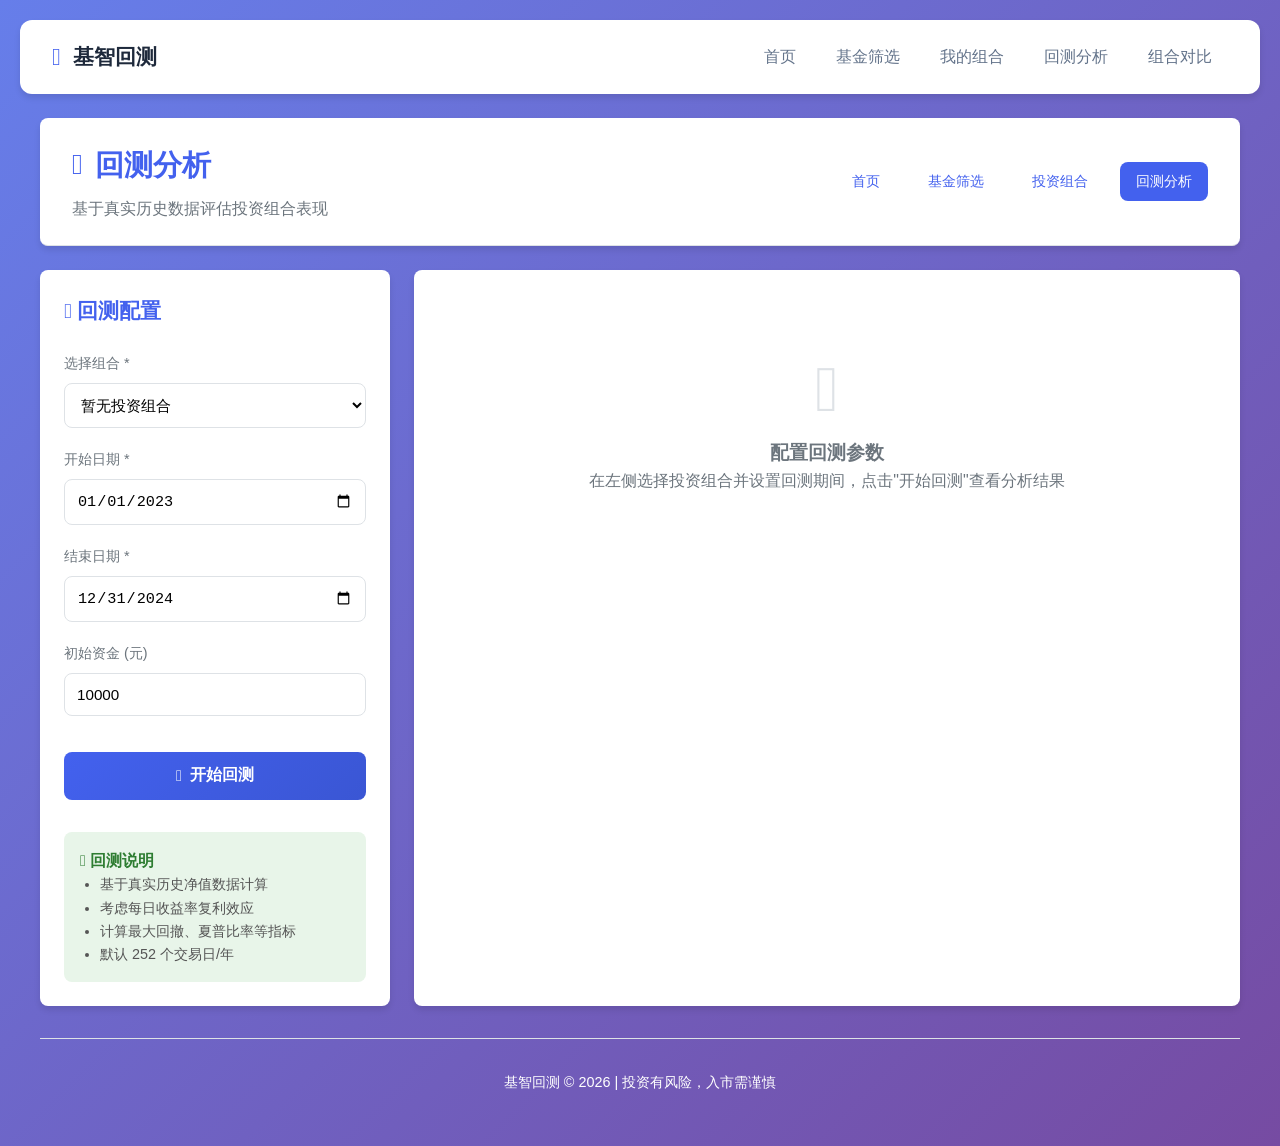
==== frontend/backtest.html @ d5dcfb32 "feat: 统一所有页面顶部导航栏 - 创建 includes/nav.html 公共导航组件 - 动态加载统一导航到所有页面 - 导航链接包括: 首页、基金筛选、我的组合、回测分析、组合对比" ====
<!DOCTYPE html>
<html lang="zh-CN">
<head>
    <meta charset="UTF-8">
    <meta name="viewport" content="width=device-width, initial-scale=1.0">
    <title>回测分析 - 基智回测</title>
    <link rel="stylesheet" href="css/style.css">
    <link rel="stylesheet" href="lib/water.css">
    <link rel="stylesheet" href="css/common.css">
    
    <link rel="stylesheet" href="lib/all.min.css">
    <script src="lib/chart.min.js"></script>
    <style>
        :root {
            --primary-color: #4361ee;
            --success-color: #4cc9f0;
            --warning-color: #f8961e;
            --danger-color: #f72585;
            --light-bg: #f8f9fa;
            --border-color: #dee2e6;
            --text-secondary: #6c757d;
            --radius: 8px;
        }
        
        body {
            font-family: -apple-system, BlinkMacSystemFont, "Segoe UI", Roboto, sans-serif;
            background: linear-gradient(135deg, #667eea 0%, #764ba2 100%);
            min-height: 100vh;
            margin: 0;
            padding: 20px;
        }
        
        .container {
            max-width: 1400px;
            margin: 0 auto;
        }
        
        header {
            background: white;
            padding: 1.5rem 2rem;
            border-radius: var(--radius);
            margin-bottom: 1.5rem;
            box-shadow: 0 4px 6px rgba(0,0,0,0.1);
            display: flex;
            justify-content: space-between;
            align-items: center;
        }
        
        header h1 {
            margin: 0;
            color: var(--primary-color);
            font-size: 1.8rem;
            display: flex;
            align-items: center;
            gap: 0.75rem;
        }
        
        .header-nav {
            display: flex;
            gap: 1rem;
        }
        
        .header-nav a {
            color: var(--primary-color);
            text-decoration: none;
            padding: 0.5rem 1rem;
            border-radius: var(--radius);
            transition: all 0.2s;
        }
        
        .header-nav a:hover,
        .header-nav a.active {
            background: var(--primary-color);
            color: white;
        }
        
        .backtest-layout {
            display: grid;
            grid-template-columns: 350px 1fr;
            gap: 1.5rem;
        }
        
        /* 配置面板 */
        .config-panel {
            background: white;
            border-radius: var(--radius);
            padding: 1.5rem;
            box-shadow: 0 4px 6px rgba(0,0,0,0.1);
            height: fit-content;
        }
        
        .form-group {
            margin-bottom: 1.25rem;
        }
        
        .form-group label {
            display: block;
            font-size: 0.9rem;
            color: var(--text-secondary);
            margin-bottom: 0.5rem;
            font-weight: 500;
        }
        
        .form-group input,
        .form-group select {
            width: 100%;
            padding: 0.75rem;
            border: 1px solid var(--border-color);
            border-radius: var(--radius);
            font-size: 0.95rem;
        }
        
        .btn-primary {
            width: 100%;
            padding: 0.85rem;
            background: linear-gradient(135deg, var(--primary-color), #3a56d4);
            color: white;
            border: none;
            border-radius: var(--radius);
            font-size: 1rem;
            font-weight: 600;
            cursor: pointer;
            transition: all 0.2s;
        }
        
        .btn-primary:hover {
            transform: translateY(-2px);
            box-shadow: 0 4px 12px rgba(67, 97, 238, 0.3);
        }
        
        .btn-primary:disabled {
            opacity: 0.6;
            cursor: not-allowed;
            transform: none;
        }
        
        /* 结果面板 */
        .results-panel {
            background: white;
            border-radius: var(--radius);
            padding: 1.5rem;
            box-shadow: 0 4px 6px rgba(0,0,0,0.1);
        }
        
        .metrics-grid {
            display: grid;
            grid-template-columns: repeat(auto-fit, minmax(200px, 1fr));
            gap: 1rem;
            margin-bottom: 2rem;
        }
        
        .metric-card {
            background: linear-gradient(135deg, #f8f9fa 0%, #e9ecef 100%);
            padding: 1.25rem;
            border-radius: var(--radius);
            border-left: 4px solid var(--primary-color);
        }
        
        .metric-label {
            font-size: 0.85rem;
            color: var(--text-secondary);
            margin-bottom: 0.5rem;
        }
        
        .metric-value {
            font-size: 1.5rem;
            font-weight: 700;
            color: #333;
        }
        
        .metric-value.positive {
            color: #2ecc71;
        }
        
        .metric-value.negative {
            color: #e74c3c;
        }
        
        .chart-container {
            background: #f8f9fa;
            padding: 1.5rem;
            border-radius: var(--radius);
            margin-bottom: 2rem;
            height: 400px;
        }
        
        .portfolio-info {
            background: #f8f9fa;
            padding: 1rem;
            border-radius: var(--radius);
            margin-bottom: 1rem;
        }
        
        .empty-state {
            text-align: center;
            padding: 4rem 2rem;
            color: var(--text-secondary);
        }
        
        .empty-state i {
            font-size: 4rem;
            color: #dee2e6;
            margin-bottom: 1rem;
        }
        
        .loading-state {
            text-align: center;
            padding: 4rem 2rem;
        }
        
        .loading-state i {
            font-size: 3rem;
            color: var(--primary-color);
            animation: spin 1s linear infinite;
        }
        
        @keyframes spin {
            0% { transform: rotate(0deg); }
            100% { transform: rotate(360deg); }
        }
    </style>
</head>
<body>
    <div id="topNav"></div>
    <script>fetch("includes/nav.html").then(r=>r.text()).then(html=>document.getElementById("topNav").innerHTML=html);</script>
    <div class="container">
        <header>
            <div>
                <h1><i class="fas fa-chart-line"></i> 回测分析</h1>
                <p style="margin: 0.5rem 0 0 0; color: var(--text-secondary);">基于真实历史数据评估投资组合表现</p>
            </div>
            <nav class="header-nav">
                <a href="index.html">首页</a>
                <a href="screening.html">基金筛选</a>
                <a href="portfolio.html">投资组合</a>
                <a href="backtest.html" class="active">回测分析</a>
            </nav>
        </header>

        <div class="backtest-layout">
            <!-- 左侧配置面板 -->
            <aside class="config-panel">
                <h2 style="margin-top: 0;"><i class="fas fa-cog"></i> 回测配置</h2>
                
                <form id="backtestForm">
                    <div class="form-group">
                        <label for="portfolioSelect">选择组合 *</label>
                        <select id="portfolioSelect" required>
                            <option value="">请选择投资组合</option>
                        </select>
                    </div>
                    
                    <div class="form-group">
                        <label for="startDate">开始日期 *</label>
                        <input type="date" id="startDate" required value="2023-01-01">
                    </div>
                    
                    <div class="form-group">
                        <label for="endDate">结束日期 *</label>
                        <input type="date" id="endDate" required value="2024-12-31">
                    </div>
                    
                    <div class="form-group">
                        <label for="initialCapital">初始资金 (元)</label>
                        <input type="number" id="initialCapital" value="10000" min="1000" step="1000">
                    </div>
                    
                    <button type="submit" class="btn-primary" id="runBacktestBtn">
                        <i class="fas fa-rocket"></i> 开始回测
                    </button>
                </form>
                
                <div style="margin-top: 2rem; padding: 1rem; background: #e8f5e9; border-radius: var(--radius);">
                    <h4 style="margin-top: 0; color: #2e7d32;"><i class="fas fa-info-circle"></i> 回测说明</h4>
                    <ul style="margin: 0; padding-left: 1.25rem; font-size: 0.9rem; color: #555;">
                        <li>基于真实历史净值数据计算</li>
                        <li>考虑每日收益率复利效应</li>
                        <li>计算最大回撤、夏普比率等指标</li>
                        <li>默认 252 个交易日/年</li>
                    </ul>
                </div>
            </aside>

            <!-- 右侧结果面板 -->
            <main class="results-panel">
                <!-- 初始状态 -->
                <div class="empty-state" id="emptyState">
                    <i class="fas fa-chart-area"></i>
                    <h3>配置回测参数</h3>
                    <p>在左侧选择投资组合并设置回测期间，点击"开始回测"查看分析结果</p>
                </div>

                <!-- 加载状态 -->
                <div class="loading-state" id="loadingState" style="display: none;">
                    <i class="fas fa-spinner fa-spin"></i>
                    <p>正在运行回测分析...</p>
                </div>

                <!-- 回测结果 -->
                <div id="resultsContent" style="display: none;">
                    <div class="portfolio-info">
                        <h3 id="resultPortfolioName" style="margin: 0 0 0.5rem 0;">--</h3>
                        <p id="resultPeriod" style="margin: 0; color: var(--text-secondary); font-size: 0.9rem;">--</p>
                    </div>

                    <!-- 关键指标 -->
                    <div class="metrics-grid" id="metricsGrid">
                        <!-- 动态生成 -->
                    </div>

                    <!-- 净值走势图表 -->
                    <div class="chart-container">
                        <canvas id="navChart"></canvas>
                    </div>

                    <!-- 其他统计 -->
                    <div style="display: grid; grid-template-columns: repeat(auto-fit, minmax(150px, 1fr)); gap: 1rem;">
                        <div class="metric-card" style="border-left-color: var(--success-color);">
                            <div class="metric-label">总交易日</div>
                            <div class="metric-value" id="totalDays">--</div>
                        </div>
                        <div class="metric-card" style="border-left-color: var(--warning-color);">
                            <div class="metric-label">胜率</div>
                            <div class="metric-value" id="winRate">--</div>
                        </div>
                        <div class="metric-card" style="border-left-color: var(--danger-color);">
                            <div class="metric-label">波动率</div>
                            <div class="metric-value" id="volatility">--</div>
                        </div>
                    </div>
                </div>
            </main>
        </div>

        <footer style="text-align: center; padding: 2rem; color: white; margin-top: 2rem;">
            <p>基智回测 &copy; 2026 | 投资有风险，入市需谨慎</p>
        </footer>
    </div>

    <script src="js/backtest.js"></script>
</body>
</html>
---- frontend/css/style.css ----
/* 基智回测 - 主样式文件 */

:root {
    --primary-color: #4361ee;
    --primary-dark: #3a56d4;
    --secondary-color: #7209b7;
    --success-color: #4cc9f0;
    --danger-color: #f72585;
    --warning-color: #f8961e;
    --info-color: #4895ef;
    
    --light-bg: #f8f9fa;
    --card-bg: #ffffff;
    --border-color: #dee2e6;
    --text-primary: #212529;
    --text-secondary: #6c757d;
    
    --shadow: 0 4px 6px rgba(0, 0, 0, 0.1);
    --shadow-lg: 0 10px 15px rgba(0, 0, 0, 0.1);
    --radius: 8px;
    --transition: all 0.3s ease;
}

* {
    box-sizing: border-box;
    margin: 0;
    padding: 0;
}

body {
    font-family: -apple-system, BlinkMacSystemFont, 'Segoe UI', Roboto, Oxygen, Ubuntu, sans-serif;
    line-height: 1.6;
    color: var(--text-primary);
    background-color: var(--light-bg);
    min-height: 100vh;
}

.container {
    max-width: 1400px;
    margin: 0 auto;
    padding: 0 20px;
}

/* 头部 */
header {
    text-align: center;
    padding: 2rem 0;
    border-bottom: 1px solid var(--border-color);
    margin-bottom: 2rem;
}

header h1 {
    font-size: 2.5rem;
    color: var(--primary-color);
    margin-bottom: 0.5rem;
}

.subtitle {
    font-size: 1.1rem;
    color: var(--text-secondary);
}

/* 主布局 */
.layout {
    display: grid;
    grid-template-columns: 300px 1fr 300px;
    gap: 2rem;
    margin-bottom: 3rem;
}

@media (max-width: 1200px) {
    .layout {
        grid-template-columns: 1fr;
    }
    
    .config-panel,
    .insight-panel {
        order: -1;
    }
}

/* 配置面板 */
.config-panel {
    background: var(--card-bg);
    padding: 1.5rem;
    border-radius: var(--radius);
    box-shadow: var(--shadow);
    height: fit-content;
    position: sticky;
    top: 2rem;
}

.config-panel h2 {
    margin-bottom: 1.5rem;
    color: var(--primary-color);
    font-size: 1.3rem;
}

.input-group {
    margin-bottom: 1.5rem;
}

.input-group label {
    display: block;
    margin-bottom: 0.5rem;
    font-weight: 600;
    color: var(--text-primary);
}

.input-with-unit {
    display: flex;
    align-items: center;
}

.input-with-unit input {
    flex: 1;
    padding-right: 2.5rem;
}

.unit {
    margin-left: -2rem;
    color: var(--text-secondary);
}

select, input[type="number"] {
    width: 100%;
    padding: 0.75rem;
    border: 1px solid var(--border-color);
    border-radius: var(--radius);
    font-size: 1rem;
    transition: var(--transition);
}

select:focus, input[type="number"]:focus {
    outline: none;
    border-color: var(--primary-color);
    box-shadow: 0 0 0 3px rgba(67, 97, 238, 0.1);
}

.checkbox-label {
    display: flex;
    align-items: center;
    font-weight: normal;
    cursor: pointer;
}

.checkbox-label input {
    margin-right: 0.5rem;
    width: auto;
}

/* 工具提示 */
.tooltip {
    display: inline-block;
    width: 18px;
    height: 18px;
    line-height: 16px;
    text-align: center;
    background: var(--info-color);
    color: white;
    border-radius: 50%;
    font-size: 0.8rem;
    margin-left: 0.3rem;
    cursor: help;
}

/* 高级选项 */
.advanced-options {
    margin-top: 1.5rem;
    padding-top: 1.5rem;
    border-top: 1px solid var(--border-color);
}

.advanced-options h3 {
    font-size: 1.1rem;
    margin-bottom: 1rem;
    color: var(--text-secondary);
}

.btn-toggle-advanced {
    width: 100%;
    padding: 0.75rem;
    background: transparent;
    border: 1px solid var(--border-color);
    border-radius: var(--radius);
    color: var(--text-secondary);
    cursor: pointer;
    margin: 1rem 0;
    transition: var(--transition);
}

.btn-toggle-advanced:hover {
    background: var(--light-bg);
}

/* 按钮 */
.btn-primary {
    width: 100%;
    padding: 1rem;
    background: var(--primary-color);
    color: white;
    border: none;
    border-radius: var(--radius);
    font-size: 1.1rem;
    font-weight: 600;
    cursor: pointer;
    transition: var(--transition);
    margin-top: 1rem;
}

.btn-primary:hover {
    background: var(--primary-dark);
    transform: translateY(-2px);
    box-shadow: var(--shadow-lg);
}

.btn-primary:disabled {
    background: var(--text-secondary);
    cursor: not-allowed;
    transform: none;
    box-shadow: none;
}

.btn-secondary {
    padding: 0.75rem 1rem;
    background: white;
    border: 1px solid var(--border-color);
    border-radius: var(--radius);
    color: var(--text-primary);
    cursor: pointer;
    transition: var(--transition);
    flex: 1;
    margin: 0.25rem;
}

.btn-secondary:hover {
    background: var(--light-bg);
    border-color: var(--primary-color);
    color: var(--primary-color);
}

/* 免责声明 */
.disclaimer {
    margin-top: 1.5rem;
    padding: 1rem;
    background: #fff3cd;
    border-left: 4px solid var(--warning-color);
    border-radius: var(--radius);
    font-size: 0.9rem;
}

.disclaimer p {
    margin: 0;
}

/* 结果可视化区域 */
.result-visualization {
    background: var(--card-bg);
    padding: 2rem;
    border-radius: var(--radius);
    box-shadow: var(--shadow);
}

.result-header {
    margin-bottom: 2rem;
}

.result-header h2 {
    color: var(--primary-color);
    margin-bottom: 0.5rem;
}

.result-subtitle {
    color: var(--text-secondary);
}

.chart-container {
    position: relative;
    height: 300px;
    margin-bottom: 2rem;
}

/* 指标仪表盘 */
.metrics-dashboard {
    display: grid;
    grid-template-columns: repeat(3, 1fr);
    gap: 1rem;
}

@media (max-width: 768px) {
    .metrics-dashboard {
        grid-template-columns: 1fr;
    }
}

.metric-card {
    background: var(--light-bg);
    padding: 1.5rem;
    border-radius: var(--radius);
    text-align: center;
}

.metric-label {
    font-size: 0.9rem;
    color: var(--text-secondary);
    margin-bottom: 0.5rem;
}

.metric-value {
    font-size: 1.8rem;
    font-weight: 700;
    color: var(--text-primary);
    margin-bottom: 1rem;
}

.metric-bar {
    height: 8px;
    background: var(--border-color);
    border-radius: 4px;
    overflow: hidden;
}

.metric-fill {
    height: 100%;
    background: var(--success-color);
    transition: width 1s ease;
}

.metric-fill.negative {
    background: var(--danger-color);
}

/* 智能洞察面板 */
.insight-panel {
    background: var(--card-bg);
    padding: 1.5rem;
    border-radius: var(--radius);
    box-shadow: var(--shadow);
    height: fit-content;
    position: sticky;
    top: 2rem;
}

.panel-section {
    margin-bottom: 2rem;
}

.panel-section h3 {
    color: var(--primary-color);
    margin-bottom: 1rem;
    font-size: 1.2rem;
}

.portfolio-composition {
    max-height: 300px;
    overflow-y: auto;
}

.fund-card {
    background: var(--light-bg);
    padding: 1rem;
    border-radius: var(--radius);
    margin-bottom: 0.75rem;
    border-left: 4px solid var(--primary-color);
}

.fund-header {
    display: flex;
    justify-content: space-between;
    align-items: center;
    margin-bottom: 0.5rem;
}

.fund-name {
    font-weight: 600;
    color: var(--text-primary);
}

.fund-weight {
    background: var(--primary-color);
    color: white;
    padding: 0.25rem 0.5rem;
    border-radius: 4px;
    font-size: 0.9rem;
}

.fund-details {
    font-size: 0.9rem;
    color: var(--text-secondary);
}

/* 智能解读气泡 */
.insight-bubble {
    background: var(--light-bg);
    padding: 1.5rem;
    border-radius: var(--radius);
    position: relative;
}

.insight-bubble::before {
    content: '';
    position: absolute;
    top: -10px;
    left: 20px;
    border-width: 0 10px 10px 10px;
    border-style: solid;
    border-color: transparent transparent var(--light-bg) transparent;
}

/* 操作按钮组 */
.action-buttons {
    display: flex;
    flex-wrap: wrap;
    gap: 0.5rem;
}

/* 欢迎引导 */
.welcome-guide {
    text-align: center;
    padding: 3rem 1rem;
    background: var(--card-bg);
    border-radius: var(--radius);
    box-shadow: var(--shadow);
    margin-bottom: 2rem;
}

.guide-steps {
    text-align: left;
    max-width: 600px;
    margin: 2rem auto;
    padding-left: 1.5rem;
}

.guide-steps li {
    margin-bottom: 1rem;
}

.guide-tip {
    background: #e3f2fd;
    padding: 1rem;
    border-radius: var(--radius);
    border-left: 4px solid var(--info-color);
    max-width: 600px;
    margin: 0 auto;
}

/* 加载状态 */
.loading {
    text-align: center;
    padding: 2rem;
    color: var(--text-secondary);
}

/* 页脚 */
footer {
    text-align: center;
    padding: 2rem 0;
    border-top: 1px solid var(--border-color);
    color: var(--text-secondary);
    font-size: 0.9rem;
}

.footer-links {
    margin-top: 0.5rem;
}

.footer-links a {
    color: var(--primary-color);
    text-decoration: none;
    margin: 0 0.5rem;
}

.footer-links a:hover {
    text-decoration: underline;
}

/* 模态框 */
.modal {
    position: fixed;
    top: 0;
    left: 0;
    width: 100%;
    height: 100%;
    background: rgba(0, 0, 0, 0.5);
    display: flex;
    align-items: center;
    justify-content: center;
    z-index: 1000;
}

.modal-content {
    background: white;
    padding: 2rem;
    border-radius: var(--radius);
    max-width: 500px;
    width: 90%;
    max-height: 80vh;
    overflow-y: auto;
    position: relative;
}

.close-modal {
    position: absolute;
    top: 1rem;
    right: 1rem;
    font-size: 1.5rem;
    cursor: pointer;
    color: var(--text-secondary);
}

/* 工具类 */
.hidden {
    display: none !important;
}

.fade-in {
    animation: fadeIn 0.5s ease;
}

@keyframes fadeIn {
    from { opacity: 0; }
    to { opacity: 1; }
}

.spin {
    animation: spin 1s linear infinite;
}

@keyframes spin {
    from { transform: rotate(0deg); }
    to { transform: rotate(360deg); }
}
---- frontend/lib/water.css ----
<html>
<head><title>404 Not Found</title></head>
<body>
<center><h1>404 Not Found</h1></center>
<hr><center>nginx</center>
</body>
</html>
---- frontend/css/common.css ----
/* ========================================
   基智回测 - 统一页面风格
   ======================================== */

:root {
    /* 主色调 */
    --primary-color: #4361ee;
    --primary-dark: #3a56d4;
    --primary-light: #5a7df4;
    --secondary-color: #3f37c9;
    
    /* 状态色 */
    --success-color: #4cc9f0;
    --success-bg: #e8fafd;
    --warning-color: #f8961e;
    --warning-bg: #fff8f0;
    --danger-color: #f72585;
    --danger-bg: #fdeaf4;
    
    /* 中性色 */
    --light-bg: #f8f9fa;
    --card-bg: #ffffff;
    --border-color: #dee2e6;
    --text-primary: #212529;
    --text-secondary: #6c757d;
    --text-muted: #adb5bd;
    
    /* 间距与效果 */
    --radius: 8px;
    --radius-lg: 12px;
    --shadow: 0 4px 6px rgba(0,0,0,0.1);
    --shadow-lg: 0 10px 15px rgba(0,0,0,0.1);
    --transition: all 0.2s ease;
}

/* ========================================
   Header 统一样式
   ======================================== */
header {
    background: var(--card-bg);
    padding: 1.25rem 1.5rem;
    border-radius: var(--radius-lg);
    margin-bottom: 1.25rem;
    box-shadow: var(--shadow);
    display: flex;
    justify-content: space-between;
    align-items: center;
}

header h1 {
    margin: 0;
    color: var(--primary-color);
    font-size: 1.5rem;
    display: flex;
    align-items: center;
    gap: 0.5rem;
    font-weight: 600;
}

header .subtitle {
    color: var(--text-secondary);
    margin: 0.25rem 0 0 0;
    font-size: 0.85rem;
}

.header-nav {
    display: flex;
    gap: 0.5rem;
}

.header-nav a {
    color: var(--text-secondary);
    text-decoration: none;
    padding: 0.5rem 1rem;
    border-radius: var(--radius);
    transition: var(--transition);
    font-size: 0.9rem;
}

.header-nav a:hover {
    background: var(--light-bg);
    color: var(--primary-color);
}

.header-nav a.active {
    background: var(--primary-color);
    color: white;
}

/* ========================================
   按钮统一样式
   ======================================== */
.btn-primary {
    display: inline-flex;
    align-items: center;
    justify-content: center;
    gap: 0.5rem;
    padding: 0.7rem 1.25rem;
    background: linear-gradient(135deg, var(--primary-color), var(--primary-dark));
    color: white;
    border: none;
    border-radius: var(--radius);
    font-size: 0.9rem;
    font-weight: 500;
    cursor: pointer;
    transition: var(--transition);
}

.btn-primary:hover {
    transform: translateY(-1px);
    box-shadow: 0 4px 12px rgba(67, 97, 238, 0.35);
}

.btn-primary:disabled {
    opacity: 0.6;
    cursor: not-allowed;
    transform: none;
}

.btn-secondary {
    display: inline-flex;
    align-items: center;
    justify-content: center;
    gap: 0.5rem;
    padding: 0.7rem 1.25rem;
    background: white;
    color: var(--text-secondary);
    border: 1px solid var(--border-color);
    border-radius: var(--radius);
    font-size: 0.9rem;
    font-weight: 500;
    cursor: pointer;
    transition: var(--transition);
}

.btn-secondary:hover {
    background: var(--light-bg);
    border-color: var(--primary-color);
    color: var(--primary-color);
}

.btn-sm {
    padding: 0.4rem 0.8rem;
    font-size: 0.8rem;
}

.btn-icon {
    padding: 0.5rem;
    width: 36px;
    height: 36px;
}

/* ========================================
   卡片/面板统一样式
   ======================================== */
.card, .panel, .filter-panel, .results-panel, .info-panel {
    background: var(--card-bg);
    border-radius: var(--radius-lg);
    padding: 1.25rem;
    box-shadow: var(--shadow);
}

.card-header, .panel-header, .results-header {
    display: flex;
    justify-content: space-between;
    align-items: center;
    margin-bottom: 1rem;
    padding-bottom: 0.75rem;
    border-bottom: 1px solid var(--border-color);
}

.card-header h2, .panel-header h2, .results-header h2 {
    margin: 0;
    font-size: 1.1rem;
    color: var(--text-primary);
    font-weight: 600;
    display: flex;
    align-items: center;
    gap: 0.5rem;
}

/* ========================================
   表单控件统一样式
   ======================================== */
input[type="text"],
input[type="number"],
input[type="date"],
select,
textarea {
    width: 100%;
    padding: 0.6rem 0.75rem;
    border: 1px solid var(--border-color);
    border-radius: var(--radius);
    font-size: 0.9rem;
    transition: var(--transition);
    background: white;
}

input:focus,
select:focus,
textarea:focus {
    outline: none;
    border-color: var(--primary-color);
    box-shadow: 0 0 0 3px rgba(67, 97, 238, 0.1);
}

label {
    display: block;
    font-size: 0.85rem;
    color: var(--text-secondary);
    margin-bottom: 0.35rem;
    font-weight: 500;
}

.form-group {
    margin-bottom: 1rem;
}

.form-row {
    display: flex;
    gap: 1rem;
}

.form-row > * {
    flex: 1;
}

/* ========================================
   表格统一样式
   ======================================== */
table {
    width: 100%;
    border-collapse: collapse;
    font-size: 0.9rem;
}

th, td {
    padding: 0.75rem;
    text-align: left;
    border-bottom: 1px solid var(--border-color);
}

th {
    background: var(--light-bg);
    font-weight: 600;
    color: var(--text-primary);
    font-size: 0.85rem;
}

tr:hover {
    background: rgba(67, 97, 238, 0.03);
}

/* ========================================
   标签/徽章统一样式
   ======================================== */
.badge {
    display: inline-flex;
    align-items: center;
    padding: 0.25rem 0.6rem;
    border-radius: 20px;
    font-size: 0.75rem;
    font-weight: 500;
}

.badge-primary {
    background: rgba(67, 97, 238, 0.1);
    color: var(--primary-color);
}

.badge-success {
    background: var(--success-bg);
    color: #2fa4b9;
}

.badge-warning {
    background: var(--warning-bg);
    color: #d87a0e;
}

.badge-danger {
    background: var(--danger-bg);
    color: var(--danger-color);
}

/* ========================================
   工具类
   ======================================== */
.text-primary { color: var(--primary-color); }
.text-success { color: #2fa4b9; }
.text-warning { color: #d87a0e; }
.text-danger { color: var(--danger-color); }
.text-muted { color: var(--text-secondary); }

.bg-primary { background: var(--primary-color); color: white; }
.bg-success { background: var(--success-bg); }
.bg-warning { background: var(--warning-bg); }
.bg-danger { background: var(--danger-bg); }

.mt-1 { margin-top: 0.5rem; }
.mt-2 { margin-top: 1rem; }
.mt-3 { margin-top: 1.5rem; }
.mb-1 { margin-bottom: 0.5rem; }
.mb-2 { margin-bottom: 1rem; }
.mb-3 { margin-bottom: 1.5rem; }

.flex { display: flex; }
.flex-between { display: flex; justify-content: space-between; align-items: center; }
.flex-center { display: flex; justify-content: center; align-items: center; }
.gap-1 { gap: 0.5rem; }
.gap-2 { gap: 1rem; }
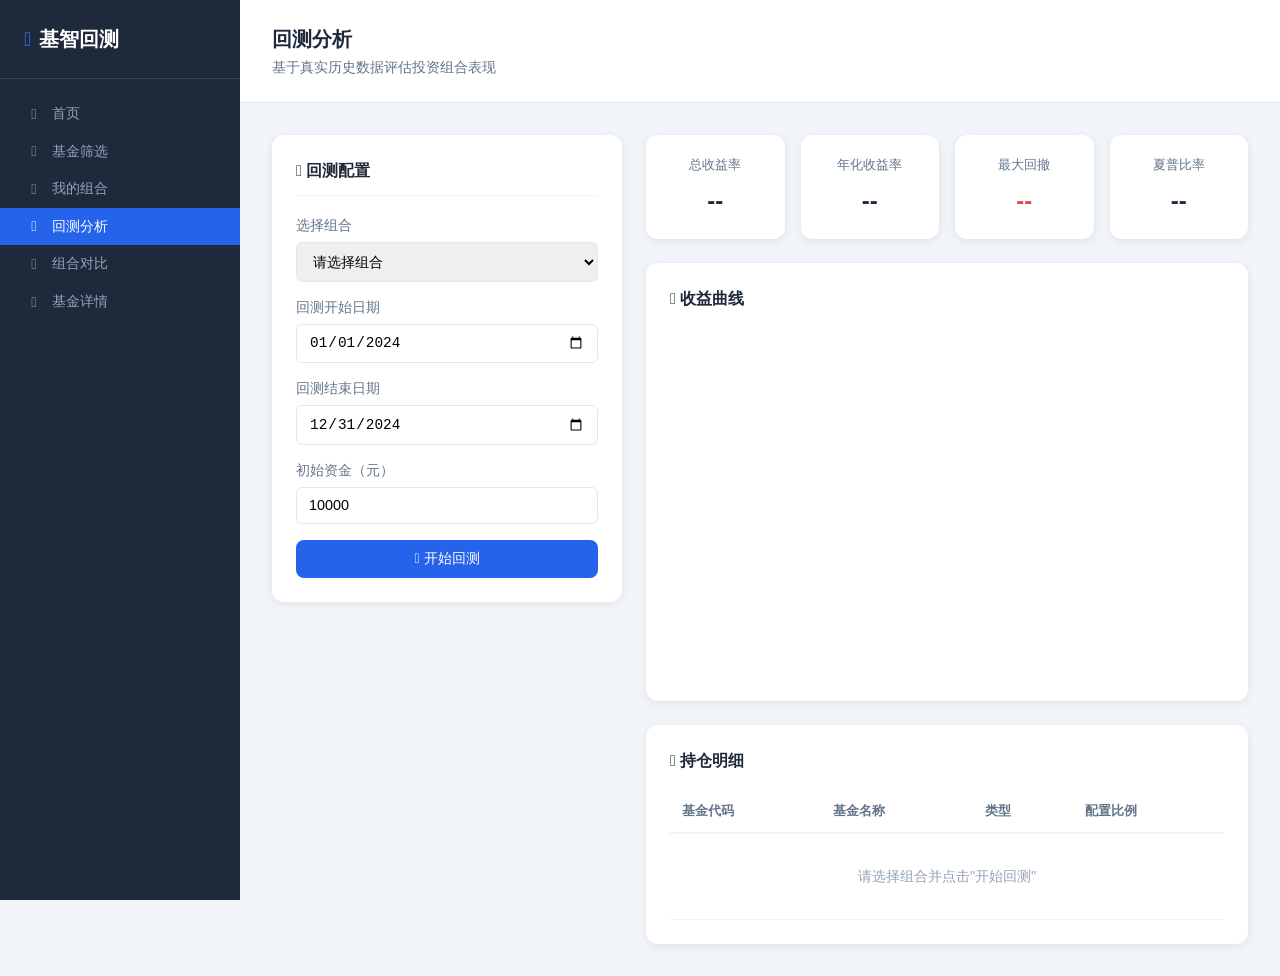
==== commit 5c40ee28: "feat: 统一所有页面为仪表盘布局风格 - 重构 portfolio.html 我的组合页面 - 重构 backtest.html 回测分析页面 - 重构 compare.html 组合对比页面 -" ====
--- a/frontend/backtest.html
+++ b/frontend/backtest.html
@@ -4,339 +4,377 @@
     <meta charset="UTF-8">
     <meta name="viewport" content="width=device-width, initial-scale=1.0">
     <title>回测分析 - 基智回测</title>
-    <link rel="stylesheet" href="css/style.css">
-    <link rel="stylesheet" href="lib/water.css">
-    <link rel="stylesheet" href="css/common.css">
-    
+    <link rel="stylesheet" href="css/dashboard.css">
     <link rel="stylesheet" href="lib/all.min.css">
     <script src="lib/chart.min.js"></script>
     <style>
-        :root {
-            --primary-color: #4361ee;
-            --success-color: #4cc9f0;
-            --warning-color: #f8961e;
-            --danger-color: #f72585;
-            --light-bg: #f8f9fa;
-            --border-color: #dee2e6;
-            --text-secondary: #6c757d;
-            --radius: 8px;
-        }
-        
-        body {
-            font-family: -apple-system, BlinkMacSystemFont, "Segoe UI", Roboto, sans-serif;
-            background: linear-gradient(135deg, #667eea 0%, #764ba2 100%);
-            min-height: 100vh;
-            margin: 0;
-            padding: 20px;
-        }
-        
-        .container {
-            max-width: 1400px;
-            margin: 0 auto;
-        }
-        
-        header {
-            background: white;
-            padding: 1.5rem 2rem;
-            border-radius: var(--radius);
-            margin-bottom: 1.5rem;
-            box-shadow: 0 4px 6px rgba(0,0,0,0.1);
-            display: flex;
-            justify-content: space-between;
-            align-items: center;
-        }
-        
-        header h1 {
-            margin: 0;
-            color: var(--primary-color);
-            font-size: 1.8rem;
-            display: flex;
-            align-items: center;
-            gap: 0.75rem;
-        }
-        
-        .header-nav {
-            display: flex;
-            gap: 1rem;
-        }
-        
-        .header-nav a {
-            color: var(--primary-color);
-            text-decoration: none;
-            padding: 0.5rem 1rem;
-            border-radius: var(--radius);
-            transition: all 0.2s;
-        }
-        
-        .header-nav a:hover,
-        .header-nav a.active {
-            background: var(--primary-color);
-            color: white;
-        }
-        
-        .backtest-layout {
+        /* 回测页面样式 */
+        .backtest-container {
             display: grid;
             grid-template-columns: 350px 1fr;
             gap: 1.5rem;
         }
         
-        /* 配置面板 */
         .config-panel {
             background: white;
-            border-radius: var(--radius);
+            border-radius: 12px;
             padding: 1.5rem;
-            box-shadow: 0 4px 6px rgba(0,0,0,0.1);
+            box-shadow: 0 2px 8px rgba(0,0,0,0.08);
             height: fit-content;
         }
         
+        .config-panel h3 {
+            font-size: 1rem;
+            color: #1e293b;
+            margin: 0 0 1.25rem 0;
+            padding-bottom: 0.75rem;
+            border-bottom: 1px solid #f1f5f9;
+        }
+        
         .form-group {
-            margin-bottom: 1.25rem;
+            margin-bottom: 1rem;
         }
         
         .form-group label {
             display: block;
+            font-size: 0.85rem;
+            color: #64748b;
+            margin-bottom: 0.35rem;
+        }
+        
+        .form-group select,
+        .form-group input {
+            width: 100%;
+            padding: 0.6rem 0.75rem;
+            border: 1px solid #e2e8f0;
+            border-radius: 6px;
             font-size: 0.9rem;
-            color: var(--text-secondary);
-            margin-bottom: 0.5rem;
-            font-weight: 500;
-        }
-        
-        .form-group input,
-        .form-group select {
-            width: 100%;
-            padding: 0.75rem;
-            border: 1px solid var(--border-color);
-            border-radius: var(--radius);
-            font-size: 0.95rem;
-        }
-        
-        .btn-primary {
-            width: 100%;
-            padding: 0.85rem;
-            background: linear-gradient(135deg, var(--primary-color), #3a56d4);
-            color: white;
-            border: none;
-            border-radius: var(--radius);
-            font-size: 1rem;
-            font-weight: 600;
-            cursor: pointer;
-            transition: all 0.2s;
-        }
-        
-        .btn-primary:hover {
-            transform: translateY(-2px);
-            box-shadow: 0 4px 12px rgba(67, 97, 238, 0.3);
-        }
-        
-        .btn-primary:disabled {
-            opacity: 0.6;
-            cursor: not-allowed;
-            transform: none;
-        }
-        
-        /* 结果面板 */
-        .results-panel {
-            background: white;
-            border-radius: var(--radius);
-            padding: 1.5rem;
-            box-shadow: 0 4px 6px rgba(0,0,0,0.1);
-        }
-        
+        }
+        
+        .result-panel {
+            display: flex;
+            flex-direction: column;
+            gap: 1.5rem;
+        }
+        
+        /* 统计卡片 */
         .metrics-grid {
             display: grid;
-            grid-template-columns: repeat(auto-fit, minmax(200px, 1fr));
+            grid-template-columns: repeat(4, 1fr);
             gap: 1rem;
-            margin-bottom: 2rem;
         }
         
         .metric-card {
-            background: linear-gradient(135deg, #f8f9fa 0%, #e9ecef 100%);
+            background: white;
+            border-radius: 12px;
             padding: 1.25rem;
-            border-radius: var(--radius);
-            border-left: 4px solid var(--primary-color);
-        }
-        
-        .metric-label {
-            font-size: 0.85rem;
-            color: var(--text-secondary);
+            text-align: center;
+            box-shadow: 0 2px 8px rgba(0,0,0,0.08);
+        }
+        
+        .metric-card .metric-label {
+            font-size: 0.8rem;
+            color: #64748b;
             margin-bottom: 0.5rem;
         }
         
-        .metric-value {
+        .metric-card .metric-value {
             font-size: 1.5rem;
             font-weight: 700;
-            color: #333;
-        }
-        
-        .metric-value.positive {
-            color: #2ecc71;
-        }
-        
-        .metric-value.negative {
-            color: #e74c3c;
+        }
+        
+        .metric-card .metric-value.positive { color: #10b981; }
+        .metric-card .metric-value.negative { color: #ef4444; }
+        
+        /* 图表 */
+        .chart-card {
+            background: white;
+            border-radius: 12px;
+            padding: 1.5rem;
+            box-shadow: 0 2px 8px rgba(0,0,0,0.08);
+        }
+        
+        .chart-card h3 {
+            font-size: 1rem;
+            color: #1e293b;
+            margin: 0 0 1rem 0;
         }
         
         .chart-container {
-            background: #f8f9fa;
+            height: 350px;
+            position: relative;
+        }
+        
+        /* 持仓表格 */
+        .holdings-card {
+            background: white;
+            border-radius: 12px;
             padding: 1.5rem;
-            border-radius: var(--radius);
-            margin-bottom: 2rem;
-            height: 400px;
-        }
-        
-        .portfolio-info {
-            background: #f8f9fa;
-            padding: 1rem;
-            border-radius: var(--radius);
-            margin-bottom: 1rem;
-        }
-        
-        .empty-state {
+            box-shadow: 0 2px 8px rgba(0,0,0,0.08);
+        }
+        
+        .holdings-card h3 {
+            font-size: 1rem;
+            color: #1e293b;
+            margin: 0 0 1rem 0;
+        }
+        
+        .holdings-table {
+            width: 100%;
+            border-collapse: collapse;
+        }
+        
+        .holdings-table th {
+            text-align: left;
+            padding: 0.75rem;
+            font-size: 0.8rem;
+            color: #64748b;
+            border-bottom: 2px solid #f1f5f9;
+        }
+        
+        .holdings-table td {
+            padding: 0.75rem;
+            font-size: 0.9rem;
+            border-bottom: 1px solid #f1f5f9;
+        }
+        
+        .empty-result {
             text-align: center;
             padding: 4rem 2rem;
-            color: var(--text-secondary);
-        }
-        
-        .empty-state i {
+            color: #64748b;
+        }
+        
+        .empty-result i {
             font-size: 4rem;
-            color: #dee2e6;
+            color: #e2e8f0;
             margin-bottom: 1rem;
-        }
-        
-        .loading-state {
-            text-align: center;
-            padding: 4rem 2rem;
-        }
-        
-        .loading-state i {
-            font-size: 3rem;
-            color: var(--primary-color);
-            animation: spin 1s linear infinite;
-        }
-        
-        @keyframes spin {
-            0% { transform: rotate(0deg); }
-            100% { transform: rotate(360deg); }
         }
     </style>
 </head>
 <body>
-    <div id="topNav"></div>
-    <script>fetch("includes/nav.html").then(r=>r.text()).then(html=>document.getElementById("topNav").innerHTML=html);</script>
-    <div class="container">
-        <header>
-            <div>
-                <h1><i class="fas fa-chart-line"></i> 回测分析</h1>
-                <p style="margin: 0.5rem 0 0 0; color: var(--text-secondary);">基于真实历史数据评估投资组合表现</p>
+    <div class="dashboard-layout">
+        <!-- 侧边栏 -->
+        <aside class="sidebar">
+            <div class="sidebar-header">
+                <a href="index.html" class="sidebar-logo">
+                    <i class="fas fa-chart-line"></i>
+                    <span>基智回测</span>
+                </a>
             </div>
-            <nav class="header-nav">
-                <a href="index.html">首页</a>
-                <a href="screening.html">基金筛选</a>
-                <a href="portfolio.html">投资组合</a>
-                <a href="backtest.html" class="active">回测分析</a>
+            <nav class="sidebar-nav">
+                <div class="nav-section">
+                    <a href="index.html" class="nav-link"><i class="fas fa-home"></i><span>首页</span></a>
+                    <a href="screening.html" class="nav-link"><i class="fas fa-filter"></i><span>基金筛选</span></a>
+                    <a href="portfolio.html" class="nav-link"><i class="fas fa-briefcase"></i><span>我的组合</span></a>
+                    <a href="backtest.html" class="nav-link active"><i class="fas fa-chart-area"></i><span>回测分析</span></a>
+                    <a href="compare.html" class="nav-link"><i class="fas fa-balance-scale"></i><span>组合对比</span></a>
+                    <a href="detail.html" class="nav-link"><i class="fas fa-chart-bar"></i><span>基金详情</span></a>
+                </div>
             </nav>
-        </header>
+        </aside>
 
-        <div class="backtest-layout">
-            <!-- 左侧配置面板 -->
-            <aside class="config-panel">
-                <h2 style="margin-top: 0;"><i class="fas fa-cog"></i> 回测配置</h2>
-                
-                <form id="backtestForm">
-                    <div class="form-group">
-                        <label for="portfolioSelect">选择组合 *</label>
-                        <select id="portfolioSelect" required>
-                            <option value="">请选择投资组合</option>
-                        </select>
+        <!-- 主内容区 -->
+        <main class="main-content">
+            <header class="page-header">
+                <div>
+                    <h1 class="page-title">回测分析</h1>
+                    <p class="page-subtitle">基于真实历史数据评估投资组合表现</p>
+                </div>
+            </header>
+
+            <div class="page-content">
+                <div class="backtest-container">
+                    <!-- 配置面板 -->
+                    <div class="config-panel">
+                        <h3><i class="fas fa-cog"></i> 回测配置</h3>
+                        <div class="form-group">
+                            <label>选择组合</label>
+                            <select id="portfolioSelect">
+                                <option value="">请选择组合</option>
+                                <option value="3">智能稳健组合</option>
+                            </select>
+                        </div>
+                        <div class="form-group">
+                            <label>回测开始日期</label>
+                            <input type="date" id="startDate" value="2024-01-01">
+                        </div>
+                        <div class="form-group">
+                            <label>回测结束日期</label>
+                            <input type="date" id="endDate" value="2024-12-31">
+                        </div>
+                        <div class="form-group">
+                            <label>初始资金（元）</label>
+                            <input type="number" id="initialCapital" value="10000">
+                        </div>
+                        <button class="btn btn-primary" style="width: 100%;" onclick="runBacktest()">
+                            <i class="fas fa-play"></i> 开始回测
+                        </button>
                     </div>
                     
-                    <div class="form-group">
-                        <label for="startDate">开始日期 *</label>
-                        <input type="date" id="startDate" required value="2023-01-01">
-                    </div>
-                    
-                    <div class="form-group">
-                        <label for="endDate">结束日期 *</label>
-                        <input type="date" id="endDate" required value="2024-12-31">
-                    </div>
-                    
-                    <div class="form-group">
-                        <label for="initialCapital">初始资金 (元)</label>
-                        <input type="number" id="initialCapital" value="10000" min="1000" step="1000">
-                    </div>
-                    
-                    <button type="submit" class="btn-primary" id="runBacktestBtn">
-                        <i class="fas fa-rocket"></i> 开始回测
-                    </button>
-                </form>
-                
-                <div style="margin-top: 2rem; padding: 1rem; background: #e8f5e9; border-radius: var(--radius);">
-                    <h4 style="margin-top: 0; color: #2e7d32;"><i class="fas fa-info-circle"></i> 回测说明</h4>
-                    <ul style="margin: 0; padding-left: 1.25rem; font-size: 0.9rem; color: #555;">
-                        <li>基于真实历史净值数据计算</li>
-                        <li>考虑每日收益率复利效应</li>
-                        <li>计算最大回撤、夏普比率等指标</li>
-                        <li>默认 252 个交易日/年</li>
-                    </ul>
-                </div>
-            </aside>
-
-            <!-- 右侧结果面板 -->
-            <main class="results-panel">
-                <!-- 初始状态 -->
-                <div class="empty-state" id="emptyState">
-                    <i class="fas fa-chart-area"></i>
-                    <h3>配置回测参数</h3>
-                    <p>在左侧选择投资组合并设置回测期间，点击"开始回测"查看分析结果</p>
-                </div>
-
-                <!-- 加载状态 -->
-                <div class="loading-state" id="loadingState" style="display: none;">
-                    <i class="fas fa-spinner fa-spin"></i>
-                    <p>正在运行回测分析...</p>
-                </div>
-
-                <!-- 回测结果 -->
-                <div id="resultsContent" style="display: none;">
-                    <div class="portfolio-info">
-                        <h3 id="resultPortfolioName" style="margin: 0 0 0.5rem 0;">--</h3>
-                        <p id="resultPeriod" style="margin: 0; color: var(--text-secondary); font-size: 0.9rem;">--</p>
-                    </div>
-
-                    <!-- 关键指标 -->
-                    <div class="metrics-grid" id="metricsGrid">
-                        <!-- 动态生成 -->
-                    </div>
-
-                    <!-- 净值走势图表 -->
-                    <div class="chart-container">
-                        <canvas id="navChart"></canvas>
-                    </div>
-
-                    <!-- 其他统计 -->
-                    <div style="display: grid; grid-template-columns: repeat(auto-fit, minmax(150px, 1fr)); gap: 1rem;">
-                        <div class="metric-card" style="border-left-color: var(--success-color);">
-                            <div class="metric-label">总交易日</div>
-                            <div class="metric-value" id="totalDays">--</div>
-                        </div>
-                        <div class="metric-card" style="border-left-color: var(--warning-color);">
-                            <div class="metric-label">胜率</div>
-                            <div class="metric-value" id="winRate">--</div>
-                        </div>
-                        <div class="metric-card" style="border-left-color: var(--danger-color);">
-                            <div class="metric-label">波动率</div>
-                            <div class="metric-value" id="volatility">--</div>
+                    <!-- 结果面板 -->
+                    <div class="result-panel">
+                        <!-- 统计指标 -->
+                        <div class="metrics-grid">
+                            <div class="metric-card">
+                                <div class="metric-label">总收益率</div>
+                                <div class="metric-value" id="totalReturn">--</div>
+                            </div>
+                            <div class="metric-card">
+                                <div class="metric-label">年化收益率</div>
+                                <div class="metric-value" id="annualizedReturn">--</div>
+                            </div>
+                            <div class="metric-card">
+                                <div class="metric-label">最大回撤</div>
+                                <div class="metric-value negative" id="maxDrawdown">--</div>
+                            </div>
+                            <div class="metric-card">
+                                <div class="metric-label">夏普比率</div>
+                                <div class="metric-value" id="sharpeRatio">--</div>
+                            </div>
+                        </div>
+                        
+                        <!-- 收益曲线 -->
+                        <div class="chart-card">
+                            <h3><i class="fas fa-chart-line"></i> 收益曲线</h3>
+                            <div class="chart-container">
+                                <canvas id="returnChart"></canvas>
+                            </div>
+                        </div>
+                        
+                        <!-- 持仓明细 -->
+                        <div class="holdings-card">
+                            <h3><i class="fas fa-list"></i> 持仓明细</h3>
+                            <table class="holdings-table">
+                                <thead>
+                                    <tr>
+                                        <th>基金代码</th>
+                                        <th>基金名称</th>
+                                        <th>类型</th>
+                                        <th>配置比例</th>
+                                    </tr>
+                                </thead>
+                                <tbody id="holdingsBody">
+                                    <tr>
+                                        <td colspan="4" style="text-align: center; color: #94a3b8; padding: 2rem;">
+                                            请选择组合并点击"开始回测"
+                                        </td>
+                                    </tr>
+                                </tbody>
+                            </table>
                         </div>
                     </div>
                 </div>
-            </main>
-        </div>
-
-        <footer style="text-align: center; padding: 2rem; color: white; margin-top: 2rem;">
-            <p>基智回测 &copy; 2026 | 投资有风险，入市需谨慎</p>
-        </footer>
+            </div>
+        </main>
     </div>
 
-    <script src="js/backtest.js"></script>
+    <script>
+        let returnChart = null;
+        
+        async function runBacktest() {
+            const portfolioId = document.getElementById('portfolioSelect').value;
+            const startDate = document.getElementById('startDate').value;
+            const endDate = document.getElementById('endDate').value;
+            const initialCapital = parseFloat(document.getElementById('initialCapital').value);
+            
+            if (!portfolioId) {
+                alert('请选择组合');
+                return;
+            }
+            
+            try {
+                const response = await fetch('http://localhost:3389/api/backtest/run', {
+                    method: 'POST',
+                    headers: { 'Content-Type': 'application/json' },
+                    body: JSON.stringify({
+                        portfolioId: parseInt(portfolioId),
+                        startDate,
+                        endDate,
+                        initialCapital
+                    })
+                });
+                
+                const result = await response.json();
+                
+                if (result.success) {
+                    renderResults(result.data);
+                } else {
+                    alert(result.message || '回测失败');
+                }
+            } catch (e) {
+                console.error('回测失败:', e);
+                alert('回测失败，请稍后重试');
+            }
+        }
+        
+        function renderResults(data) {
+            // 更新统计指标
+            document.getElementById('totalReturn').textContent = data.totalReturn;
+            document.getElementById('totalReturn').className = 'metric-value ' + (data.totalReturnRaw >= 0 ? 'positive' : 'negative');
+            
+            document.getElementById('annualizedReturn').textContent = data.annualizedReturn;
+            document.getElementById('annualizedReturn').className = 'metric-value ' + (data.annualizedReturnRaw >= 0 ? 'positive' : 'negative');
+            
+            document.getElementById('maxDrawdown').textContent = data.maxDrawdown;
+            document.getElementById('sharpeRatio').textContent = data.sharpeRatio;
+            
+            // 更新持仓明细
+            const holdings = [
+                { code: '000279', name: '华商红利优选混合', type: '混合型', weight: '35%' },
+                { code: '000172', name: '华泰柏瑞增强混合A', type: '混合型', weight: '35%' },
+                { code: '000532', name: '景顺长城优势企业混合A', type: '混合型', weight: '30%' }
+            ];
+            
+            document.getElementById('holdingsBody').innerHTML = holdings.map(h => `
+                <tr>
+                    <td><strong>${h.code}</strong></td>
+                    <td>${h.name}</td>
+                    <td>${h.type}</td>
+                    <td>${h.weight}</td>
+                </tr>
+            `).join('');
+            
+            // 绘制图表
+            if (data.chartData && data.chartData.length > 0) {
+                drawChart(data.chartData);
+            }
+        }
+        
+        function drawChart(chartData) {
+            const ctx = document.getElementById('returnChart').getContext('2d');
+            
+            if (returnChart) {
+                returnChart.destroy();
+            }
+            
+            const labels = chartData.map(d => d.date);
+            const values = chartData.map(d => d.cumulativeNav);
+            
+            returnChart = new Chart(ctx, {
+                type: 'line',
+                data: {
+                    labels: labels,
+                    datasets: [{
+                        label: '组合净值',
+                        data: values,
+                        borderColor: '#2563eb',
+                        backgroundColor: 'rgba(37, 99, 235, 0.1)',
+                        fill: true,
+                        tension: 0.4
+                    }]
+                },
+                options: {
+                    responsive: true,
+                    maintainAspectRatio: false,
+                    plugins: {
+                        legend: { display: false }
+                    },
+                    scales: {
+                        y: { beginAtZero: false }
+                    }
+                }
+            });
+        }
+    </script>
 </body>
-</html>
+</html>
--- a/frontend/css/dashboard.css
+++ b/frontend/css/dashboard.css
@@ -0,0 +1,411 @@
+/* ========================================
+   基智回测 - 专业仪表盘布局
+   ======================================== */
+
+:root {
+    /* 主色调 - 更专业的蓝色系 */
+    --primary-color: #2563eb;
+    --primary-dark: #1d4ed8;
+    --primary-light: #3b82f6;
+    --secondary-color: #64748b;
+    
+    /* 功能色 */
+    --success-color: #10b981;
+    --success-light: #d1fae5;
+    --warning-color: #f59e0b;
+    --warning-light: #fef3c7;
+    --danger-color: #ef4444;
+    --danger-light: #fee2e2;
+    --info-color: #06b6d4;
+    --info-light: #cffafe;
+    
+    /* 背景色 */
+    --bg-main: #f1f5f9;
+    --bg-card: #ffffff;
+    --bg-sidebar: #1e293b;
+    --bg-sidebar-hover: #334155;
+    
+    /* 文字色 */
+    --text-primary: #1e293b;
+    --text-secondary: #64748b;
+    --text-muted: #94a3b8;
+    --text-light: #f8fafc;
+    
+    /* 间距 */
+    --space-xs: 0.25rem;
+    --space-sm: 0.5rem;
+    --space-md: 1rem;
+    --space-lg: 1.5rem;
+    --space-xl: 2rem;
+    
+    /* 圆角 */
+    --radius-sm: 4px;
+    --radius-md: 8px;
+    --radius-lg: 12px;
+    
+    /* 阴影 */
+    --shadow-sm: 0 1px 2px 0 rgb(0 0 0 / 0.05);
+    --shadow-md: 0 4px 6px -1px rgb(0 0 0 / 0.1);
+    --shadow-lg: 0 10px 15px -3px rgb(0 0 0 / 0.1);
+    
+    /* 过渡 */
+    --transition: all 0.2s ease;
+}
+
+* {
+    box-sizing: border-box;
+}
+
+body {
+    margin: 0;
+    padding: 0;
+    font-family: -apple-system, BlinkMacSystemFont, "Segoe UI", Roboto, "Helvetica Neue", Arial, sans-serif;
+    background: var(--bg-main);
+    color: var(--text-primary);
+    font-size: 14px;
+    line-height: 1.5;
+}
+
+/* ========================================
+   侧边栏布局
+   ======================================== */
+.dashboard-layout {
+    display: flex;
+    min-height: 100vh;
+}
+
+.sidebar {
+    width: 240px;
+    background: var(--bg-sidebar);
+    color: var(--text-light);
+    display: flex;
+    flex-direction: column;
+    position: fixed;
+    height: 100vh;
+    z-index: 100;
+}
+
+.sidebar-header {
+    padding: var(--space-lg);
+    border-bottom: 1px solid rgba(255,255,255,0.1);
+}
+
+.sidebar-logo {
+    font-size: 1.25rem;
+    font-weight: 700;
+    color: white;
+    display: flex;
+    align-items: center;
+    gap: var(--space-sm);
+    text-decoration: none;
+}
+
+.sidebar-logo i {
+    color: var(--primary-light);
+}
+
+.sidebar-nav {
+    flex: 1;
+    padding: var(--space-md) 0;
+    overflow-y: auto;
+}
+
+.nav-section {
+    margin-bottom: var(--space-lg);
+}
+
+.nav-section-title {
+    padding: var(--space-sm) var(--space-lg);
+    font-size: 0.7rem;
+    font-weight: 600;
+    text-transform: uppercase;
+    color: var(--text-muted);
+    letter-spacing: 0.05em;
+}
+
+.nav-link {
+    display: flex;
+    align-items: center;
+    gap: var(--space-sm);
+    padding: var(--space-sm) var(--space-lg);
+    color: var(--text-muted);
+    text-decoration: none;
+    transition: var(--transition);
+    font-size: 0.9rem;
+}
+
+.nav-link:hover {
+    background: var(--bg-sidebar-hover);
+    color: white;
+}
+
+.nav-link.active {
+    background: var(--primary-color);
+    color: white;
+}
+
+.nav-link i {
+    width: 20px;
+    text-align: center;
+}
+
+/* ========================================
+   主内容区
+   ======================================== */
+.main-content {
+    flex: 1;
+    margin-left: 240px;
+    min-height: 100vh;
+}
+
+.page-header {
+    background: var(--bg-card);
+    padding: var(--space-lg) var(--space-xl);
+    border-bottom: 1px solid #e2e8f0;
+    display: flex;
+    justify-content: space-between;
+    align-items: center;
+    position: sticky;
+    top: 0;
+    z-index: 50;
+}
+
+.page-title {
+    font-size: 1.25rem;
+    font-weight: 600;
+    color: var(--text-primary);
+    margin: 0;
+}
+
+.page-subtitle {
+    font-size: 0.85rem;
+    color: var(--text-secondary);
+    margin: 4px 0 0 0;
+}
+
+.page-content {
+    padding: var(--space-xl);
+}
+
+/* ========================================
+   卡片组件
+   ======================================== */
+.card {
+    background: var(--bg-card);
+    border-radius: var(--radius-lg);
+    box-shadow: var(--shadow-sm);
+    border: 1px solid #e2e8f0;
+    overflow: hidden;
+}
+
+.card-header {
+    padding: var(--space-md) var(--space-lg);
+    border-bottom: 1px solid #e2e8f0;
+    display: flex;
+    justify-content: space-between;
+    align-items: center;
+}
+
+.card-title {
+    font-size: 0.95rem;
+    font-weight: 600;
+    color: var(--text-primary);
+    margin: 0;
+    display: flex;
+    align-items: center;
+    gap: var(--space-sm);
+}
+
+.card-body {
+    padding: var(--space-lg);
+}
+
+/* ========================================
+   数据统计卡片
+   ======================================== */
+.stats-grid {
+    display: grid;
+    grid-template-columns: repeat(auto-fit, minmax(240px, 1fr));
+    gap: var(--space-lg);
+    margin-bottom: var(--space-xl);
+}
+
+.stat-card {
+    background: var(--bg-card);
+    border-radius: var(--radius-lg);
+    padding: var(--space-lg);
+    box-shadow: var(--shadow-sm);
+    border: 1px solid #e2e8f0;
+    display: flex;
+    align-items: flex-start;
+    gap: var(--space-md);
+}
+
+.stat-icon {
+    width: 48px;
+    height: 48px;
+    border-radius: var(--radius-md);
+    display: flex;
+    align-items: center;
+    justify-content: center;
+    font-size: 1.25rem;
+}
+
+.stat-icon.primary { background: #dbeafe; color: var(--primary-color); }
+.stat-icon.success { background: var(--success-light); color: var(--success-color); }
+.stat-icon.warning { background: var(--warning-light); color: var(--warning-color); }
+.stat-icon.danger { background: var(--danger-light); color: var(--danger-color); }
+
+.stat-content {
+    flex: 1;
+}
+
+.stat-label {
+    font-size: 0.8rem;
+    color: var(--text-secondary);
+    margin-bottom: 4px;
+}
+
+.stat-value {
+    font-size: 1.5rem;
+    font-weight: 700;
+    color: var(--text-primary);
+}
+
+.stat-change {
+    font-size: 0.75rem;
+    margin-top: 4px;
+}
+
+.stat-change.positive { color: var(--success-color); }
+.stat-change.negative { color: var(--danger-color); }
+
+/* ========================================
+   表单组件
+   ======================================== */
+.form-group {
+    margin-bottom: var(--space-md);
+}
+
+.form-label {
+    display: block;
+    font-size: 0.85rem;
+    font-weight: 500;
+    color: var(--text-primary);
+    margin-bottom: var(--space-xs);
+}
+
+.form-control {
+    width: 100%;
+    padding: 0.625rem 0.875rem;
+    font-size: 0.9rem;
+    border: 1px solid #e2e8f0;
+    border-radius: var(--radius-md);
+    background: white;
+    transition: var(--transition);
+}
+
+.form-control:focus {
+    outline: none;
+    border-color: var(--primary-color);
+    box-shadow: 0 0 0 3px rgba(37, 99, 235, 0.1);
+}
+
+/* ========================================
+   按钮
+   ======================================== */
+.btn {
+    display: inline-flex;
+    align-items: center;
+    justify-content: center;
+    gap: var(--space-xs);
+    padding: 0.625rem 1rem;
+    font-size: 0.875rem;
+    font-weight: 500;
+    border-radius: var(--radius-md);
+    border: none;
+    cursor: pointer;
+    transition: var(--transition);
+    text-decoration: none;
+}
+
+.btn-primary {
+    background: var(--primary-color);
+    color: white;
+}
+
+.btn-primary:hover {
+    background: var(--primary-dark);
+}
+
+.btn-secondary {
+    background: white;
+    color: var(--text-secondary);
+    border: 1px solid #e2e8f0;
+}
+
+.btn-secondary:hover {
+    background: var(--bg-main);
+    border-color: var(--primary-color);
+    color: var(--primary-color);
+}
+
+.btn-sm {
+    padding: 0.375rem 0.75rem;
+    font-size: 0.8rem;
+}
+
+/* ========================================
+   表格
+   ======================================== */
+.table-container {
+    overflow-x: auto;
+}
+
+.data-table {
+    width: 100%;
+    border-collapse: collapse;
+}
+
+.data-table th {
+    background: var(--bg-main);
+    padding: var(--space-sm) var(--space-md);
+    text-align: left;
+    font-weight: 600;
+    font-size: 0.8rem;
+    color: var(--text-secondary);
+    border-bottom: 2px solid #e2e8f0;
+}
+
+.data-table td {
+    padding: var(--space-sm) var(--space-md);
+    border-bottom: 1px solid #e2e8f0;
+    font-size: 0.9rem;
+}
+
+.data-table tr:hover {
+    background: #f8fafc;
+}
+
+/* ========================================
+   响应式
+   ======================================== */
+@media (max-width: 768px) {
+    .sidebar {
+        width: 60px;
+    }
+    
+    .sidebar-logo span,
+    .nav-section-title,
+    .nav-link span {
+        display: none;
+    }
+    
+    .main-content {
+        margin-left: 60px;
+    }
+    
+    .stats-grid {
+        grid-template-columns: 1fr;
+    }
+}
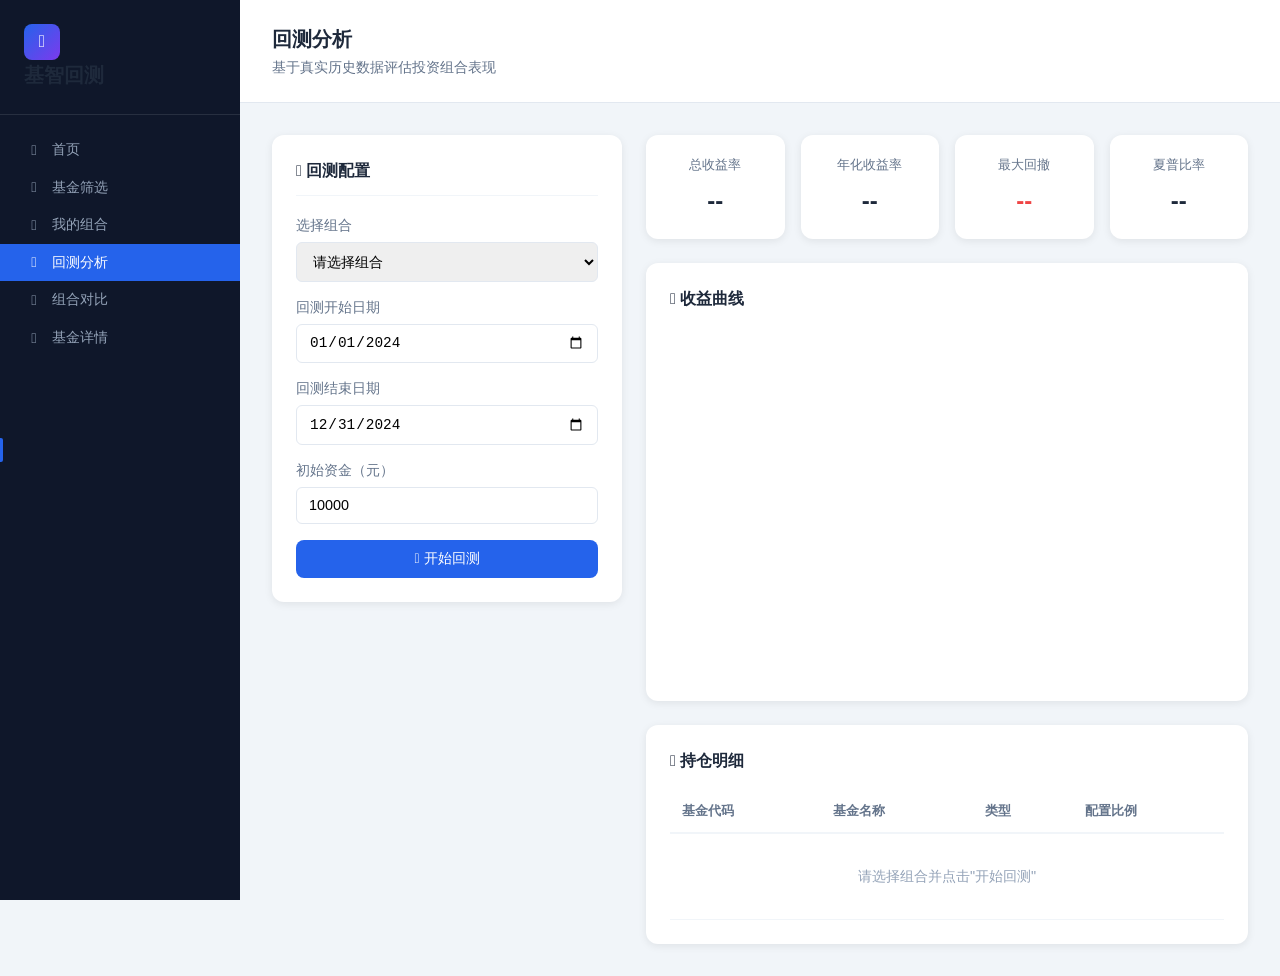
==== commit 89764ccf: "feat: 添加统一品牌VI视觉识别系统 - 创建 css/brand.css 品牌样式文件 - 统一 Logo 样式（渐变图标 + 品牌文字） - 统一品牌主色 #2563eb - 统一按钮、侧边栏" ====
--- a/frontend/backtest.html
+++ b/frontend/backtest.html
@@ -5,6 +5,7 @@
     <meta name="viewport" content="width=device-width, initial-scale=1.0">
     <title>回测分析 - 基智回测</title>
     <link rel="stylesheet" href="css/dashboard.css">
+    <link rel="stylesheet" href="css/brand.css">
     <link rel="stylesheet" href="lib/all.min.css">
     <script src="lib/chart.min.js"></script>
     <style>
@@ -156,10 +157,10 @@
         <!-- 侧边栏 -->
         <aside class="sidebar">
             <div class="sidebar-header">
-                <a href="index.html" class="sidebar-logo">
-                    <i class="fas fa-chart-line"></i>
-                    <span>基智回测</span>
-                </a>
+                <div class="logo">
+                <div class="logo-icon"><i class="fas fa-chart-line"></i></div>
+                <span class="logo-text">基智回测</span>
+            </div>
             </div>
             <nav class="sidebar-nav">
                 <div class="nav-section">
--- a/frontend/css/brand.css
+++ b/frontend/css/brand.css
@@ -0,0 +1,148 @@
+<!-- 基智回测 - 统一品牌VI样式 -->
+<style>
+/* Logo 样式 */
+.logo {
+    display: flex;
+    align-items: center;
+    gap: 0.5rem;
+    text-decoration: none;
+}
+
+.logo-icon {
+    width: 36px;
+    height: 36px;
+    background: linear-gradient(135deg, #2563eb 0%, #7c3aed 100%);
+    border-radius: 8px;
+    display: flex;
+    align-items: center;
+    justify-content: center;
+    color: white;
+    font-size: 1.1rem;
+}
+
+.logo-text {
+    font-size: 1.25rem;
+    font-weight: 700;
+    color: #1e293b;
+}
+
+/* 侧边栏 Logo */
+.sidebar .sidebar-logo {
+    display: flex;
+    align-items: center;
+    gap: 0.75rem;
+    text-decoration: none;
+    padding: 0.5rem 0;
+}
+
+.sidebar .sidebar-logo .logo-icon {
+    width: 32px;
+    height: 32px;
+    font-size: 1rem;
+}
+
+.sidebar .sidebar-logo .logo-text {
+    font-size: 1.1rem;
+    color: white;
+}
+
+/* 品牌色变量 */
+:root {
+    --brand-primary: #2563eb;
+    --brand-primary-dark: #1d4ed8;
+    --brand-primary-light: #3b82f6;
+    --brand-gradient: linear-gradient(135deg, #2563eb 0%, #7c3aed 100%);
+    --brand-shadow: 0 4px 14px rgba(37, 99, 235, 0.25);
+}
+
+/* 品牌强调色 */
+.brand-text {
+    background: var(--brand-gradient);
+    -webkit-background-clip: text;
+    -webkit-text-fill-color: transparent;
+    background-clip: text;
+}
+
+/* 品牌按钮 */
+.btn-brand {
+    background: var(--brand-gradient);
+    color: white;
+    border: none;
+    box-shadow: var(--brand-shadow);
+}
+
+.btn-brand:hover {
+    transform: translateY(-1px);
+    box-shadow: 0 6px 20px rgba(37, 99, 235, 0.35);
+}
+
+/* 品牌图标背景 */
+.brand-icon-bg {
+    background: linear-gradient(135deg, rgba(37, 99, 235, 0.1) 0%, rgba(124, 58, 237, 0.1) 100%);
+    color: var(--brand-primary);
+}
+
+/* 页面活跃状态指示器 */
+.nav-link.active::before {
+    content: '';
+    position: absolute;
+    left: 0;
+    top: 50%;
+    transform: translateY(-50%);
+    width: 3px;
+    height: 24px;
+    background: var(--brand-primary);
+    border-radius: 0 2px 2px 0;
+}
+
+/* 顶部导航徽章 */
+.nav-badge {
+    background: #ef4444;
+    color: white;
+    font-size: 0.65rem;
+    padding: 0.15rem 0.4rem;
+    border-radius: 10px;
+    margin-left: 0.35rem;
+}
+
+/* 统一样式调整 */
+.sidebar {
+    background: #0f172a;
+}
+
+.sidebar .sidebar-logo {
+    padding: 1rem 1.25rem;
+    border-bottom: 1px solid rgba(255,255,255,0.1);
+}
+
+.sidebar .nav-link.active {
+    background: var(--brand-primary);
+}
+
+.page-header {
+    background: white;
+    border-bottom: 1px solid #e2e8f0;
+}
+
+.page-title {
+    color: #1e293b;
+}
+
+.page-subtitle {
+    color: #64748b;
+}
+
+.card {
+    background: white;
+    border: 1px solid #e2e8f0;
+    border-radius: 12px;
+}
+
+.btn-primary {
+    background: var(--brand-primary);
+}
+
+.btn-primary:hover {
+    background: var(--brand-primary-dark);
+}
+</style>
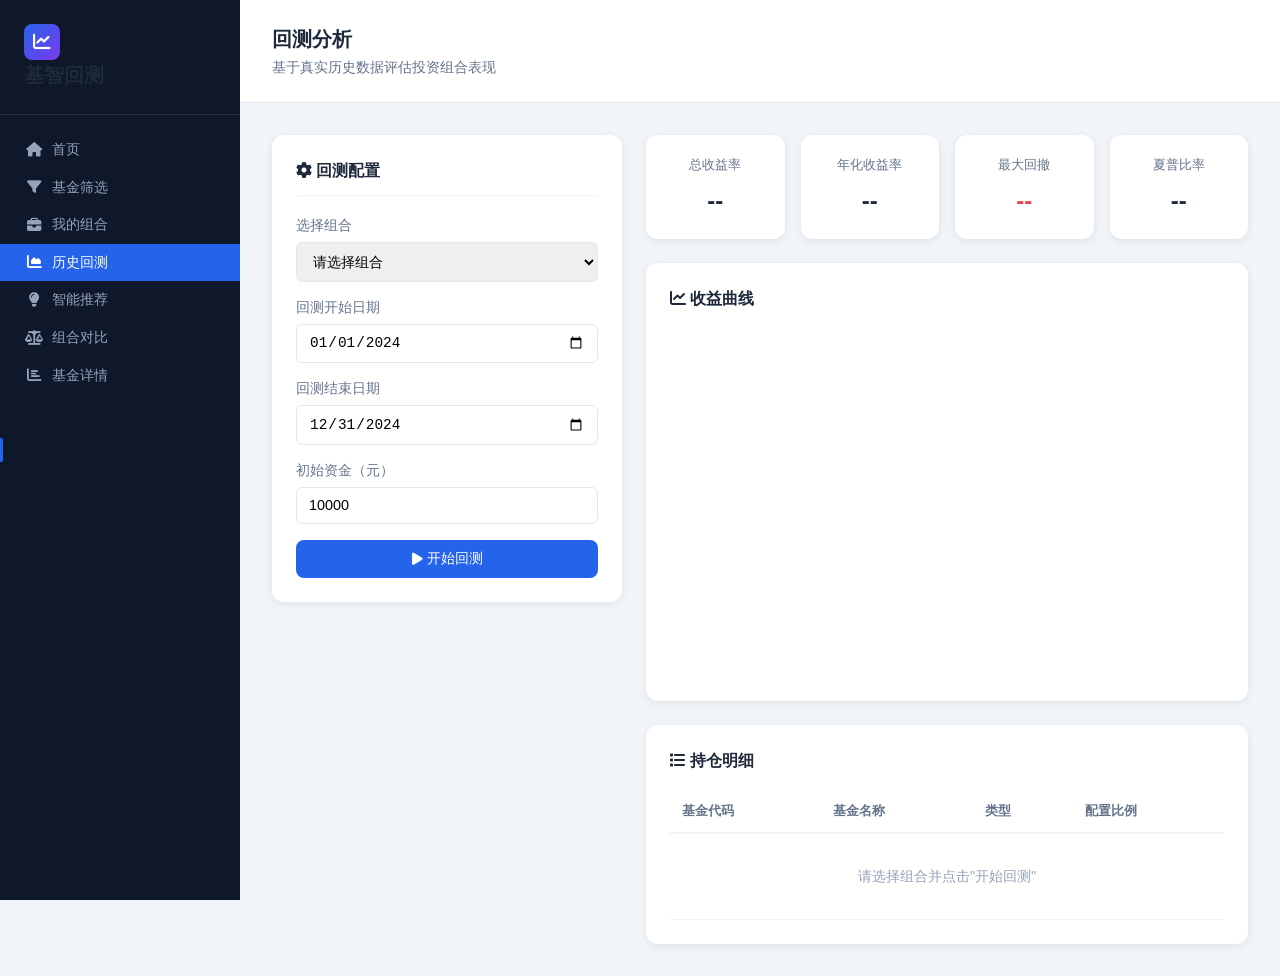
==== commit d90317f4: "fix: 修复侧边栏统一和P2级bug - 统一所有页面侧边栏结构，添加智能推荐链接 - 统一使用'历史回测'名称 - 修复 index.html 热门基金标题为'热门基金推荐' - 修复功能卡片可点" ====
--- a/frontend/backtest.html
+++ b/frontend/backtest.html
@@ -3,11 +3,13 @@
 <head>
     <meta charset="UTF-8">
     <meta name="viewport" content="width=device-width, initial-scale=1.0">
+    <link rel="icon" href="data:image/svg+xml,<svg xmlns=%22http://www.w3.org/2000/svg%22 viewBox=%220 0 100 100%22><text y=%22.9em%22 font-size=%2290%22>📈</text></svg>">
     <title>回测分析 - 基智回测</title>
     <link rel="stylesheet" href="css/dashboard.css">
     <link rel="stylesheet" href="css/brand.css">
-    <link rel="stylesheet" href="lib/all.min.css">
+    <link rel="stylesheet" href="https://cdnjs.cloudflare.com/ajax/libs/font-awesome/6.4.0/css/all.min.css">
     <script src="lib/chart.min.js"></script>
+    <script src="includes/api-config.js"></script>
     <style>
         /* 回测页面样式 */
         .backtest-container {
@@ -167,7 +169,8 @@
                     <a href="index.html" class="nav-link"><i class="fas fa-home"></i><span>首页</span></a>
                     <a href="screening.html" class="nav-link"><i class="fas fa-filter"></i><span>基金筛选</span></a>
                     <a href="portfolio.html" class="nav-link"><i class="fas fa-briefcase"></i><span>我的组合</span></a>
-                    <a href="backtest.html" class="nav-link active"><i class="fas fa-chart-area"></i><span>回测分析</span></a>
+                    <a href="backtest.html" class="nav-link active"><i class="fas fa-chart-area"></i><span>历史回测</span></a>
+                    <a href="recommend.html" class="nav-link"><i class="fas fa-lightbulb"></i><span>智能推荐</span></a>
                     <a href="compare.html" class="nav-link"><i class="fas fa-balance-scale"></i><span>组合对比</span></a>
                     <a href="detail.html" class="nav-link"><i class="fas fa-chart-bar"></i><span>基金详情</span></a>
                 </div>
@@ -197,15 +200,15 @@
                         </div>
                         <div class="form-group">
                             <label>回测开始日期</label>
-                            <input type="date" id="startDate" value="2024-01-01">
+                            <input type="date" id="startDate" value="2024-01-01" min="2001-01-01" max="2026-12-31" required>
                         </div>
                         <div class="form-group">
                             <label>回测结束日期</label>
-                            <input type="date" id="endDate" value="2024-12-31">
+                            <input type="date" id="endDate" value="2024-12-31" min="2001-01-01" max="2026-12-31" required>
                         </div>
                         <div class="form-group">
                             <label>初始资金（元）</label>
-                            <input type="number" id="initialCapital" value="10000">
+                            <input type="number" id="initialCapital" value="10000" min="1" max="100000000" step="1000" required>
                         </div>
                         <button class="btn btn-primary" style="width: 100%;" onclick="runBacktest()">
                             <i class="fas fa-play"></i> 开始回测
@@ -283,8 +286,28 @@
                 return;
             }
             
+            // BUG-008: 开始日期晚于结束日期校验
+            if (startDate > endDate) {
+                alert('结束日期不能早于开始日期');
+                return;
+            }
+            
+            // BUG-009: 初始资金为0校验
+            if (!initialCapital || initialCapital <= 0) {
+                alert('初始资金必须大于0');
+                return;
+            }
+            
+            // BUG-010: 初始资金为负数校验 (已在HTML min属性预防，但增加JS校验)
+            if (initialCapital < 0) {
+                alert('初始资金不能为负数');
+                return;
+            }
+            
+            // BUG-011: 日期和资金字段清空校验 (HTML required属性已处理)
+            
             try {
-                const response = await fetch('http://localhost:3389/api/backtest/run', {
+                const response = await fetch(API_BASE_URL + API.backtest.run, {
                     method: 'POST',
                     headers: { 'Content-Type': 'application/json' },
                     body: JSON.stringify({
